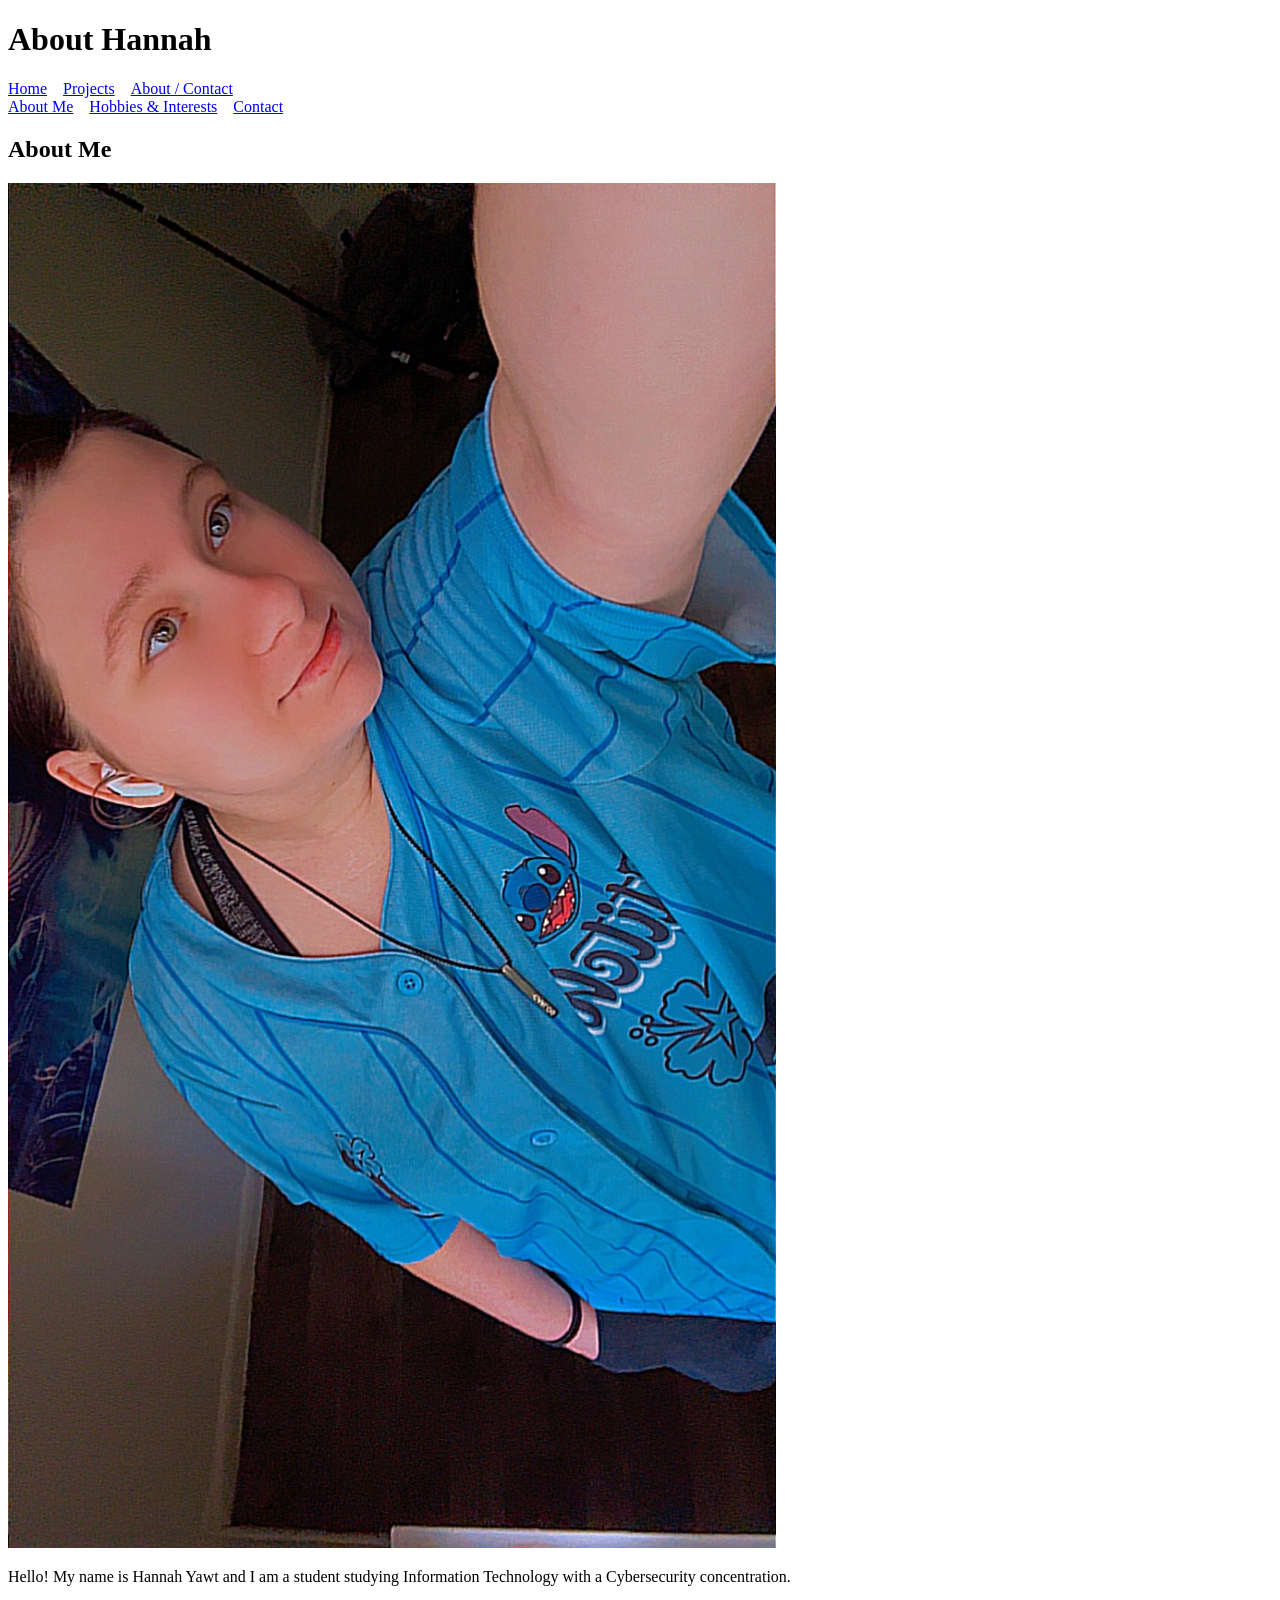
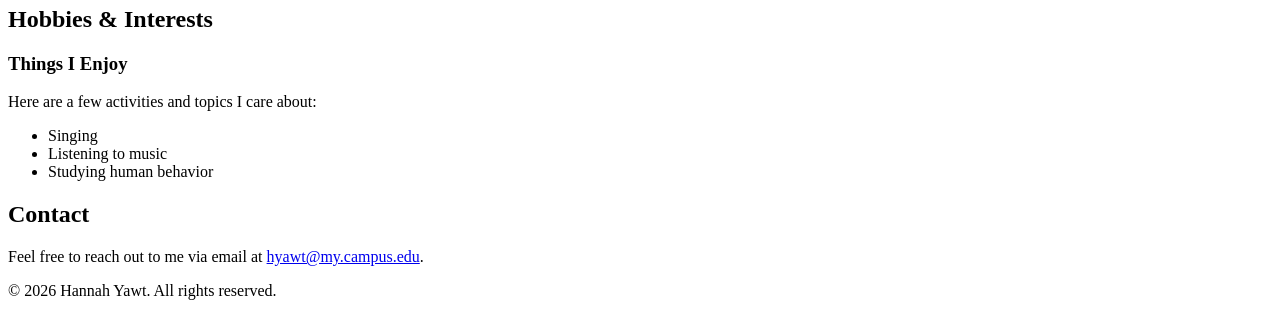
==== about.html @ 10d575e0 "Publish portfolio website" ====
<!DOCTYPE html>
<html lang="en">
<head>
  <meta charset="UTF-8">
  <meta name="viewport" content="width=device-width, initial-scale=1.0">
  <meta name="description" content="Learn about Hannah Yawt, her hobbies and interests, and how to get in touch.">
  <title>About & Contact | Hannah Yawt's Portfolio</title>
  <style>
    nav ul {
      display: flex;
      flex-wrap: wrap;
      gap: 1rem;
      list-style: none;
      margin: 0;
      padding: 0;
    }
  </style>
</head>
<body>

  <header>
    <h1>About Hannah</h1>
    <nav aria-label="Main navigation">
      <ul>
        <li><a href="index.html">Home</a></li>
        <li><a href="projects.html">Projects</a></li>
        <li><a href="about.html" aria-current="page">About / Contact</a></li>
      </ul>
    </nav>
    <nav aria-label="About page sections">
      <ul>
        <li><a href="#about">About Me</a></li>
        <li><a href="#hobbies">Hobbies &amp; Interests</a></li>
        <li><a href="#contact">Contact</a></li>
      </ul>
    </nav>
  </header>

  <main>
    <section id="about">
      <h2>About Me</h2>
      <img src="profile.pic.JPEG" alt="Hannah smiling in a blue shirt">
      <p>Hello! My name is Hannah Yawt and I am a student studying Information Technology with a Cybersecurity concentration.</p>
    </section>

    <section id="hobbies">
      <h2>Hobbies &amp; Interests</h2>
      <article>
        <h3>Things I Enjoy</h3>
        <p>Here are a few activities and topics I care about:</p>
        <ul>
          <li>Singing</li>
          <li>Listening to music</li>
          <li>Studying human behavior</li>
        </ul>
      </article>
    </section>

    <section id="contact">
      <h2>Contact</h2>
      <p>Feel free to reach out to me via email at <a href="mailto:hyawt@my.campus.edu">hyawt@my.campus.edu</a>.</p>
    </section>
  </main>

  <footer>
    <p>&copy; 2026 Hannah Yawt. All rights reserved.</p>
  </footer>

</body>
</html>
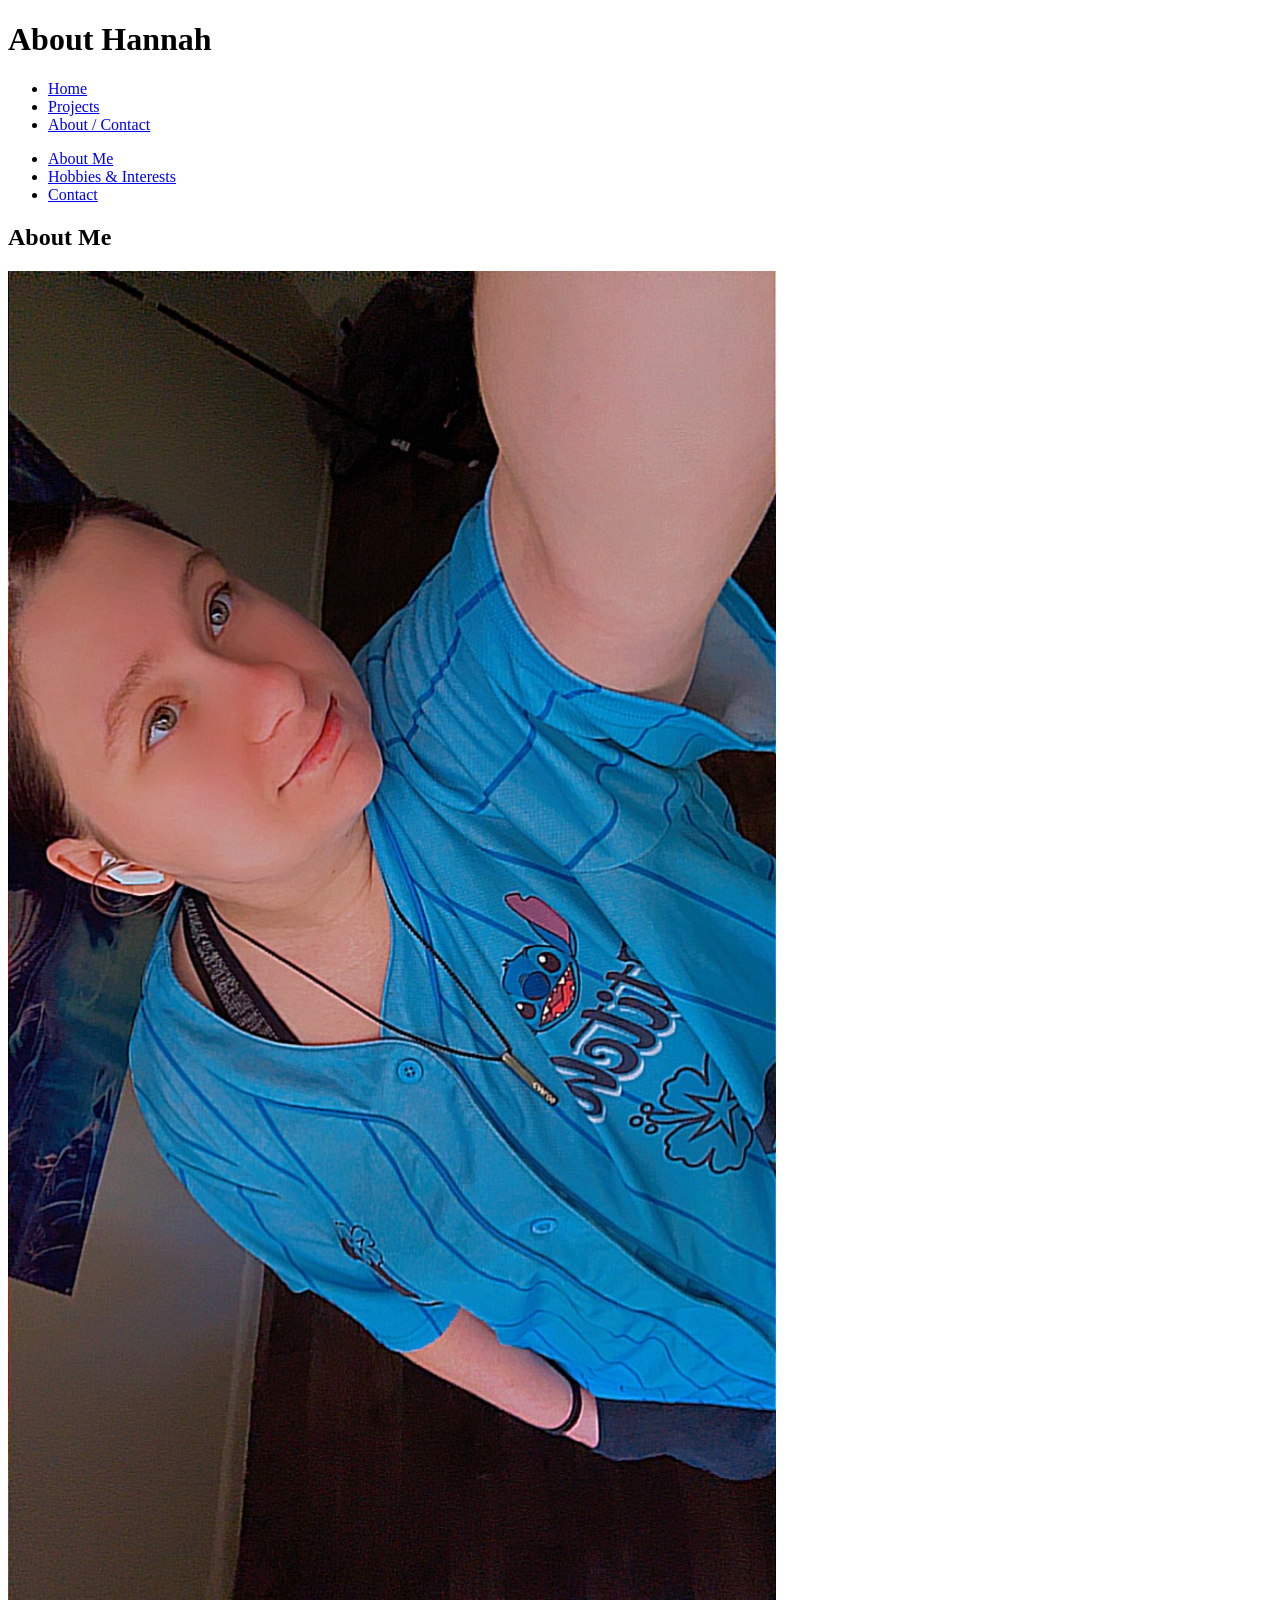
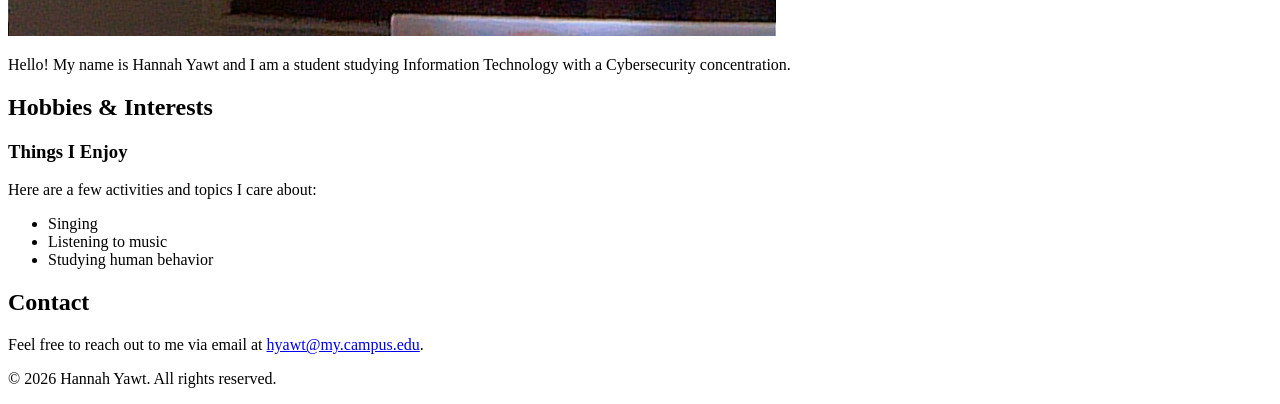
==== commit a4ceb89b: "Add portfolio wireframe and structure-only HTML" ====
--- a/about.html
+++ b/about.html
@@ -5,16 +5,6 @@
   <meta name="viewport" content="width=device-width, initial-scale=1.0">
   <meta name="description" content="Learn about Hannah Yawt, her hobbies and interests, and how to get in touch.">
   <title>About & Contact | Hannah Yawt's Portfolio</title>
-  <style>
-    nav ul {
-      display: flex;
-      flex-wrap: wrap;
-      gap: 1rem;
-      list-style: none;
-      margin: 0;
-      padding: 0;
-    }
-  </style>
 </head>
 <body>
 
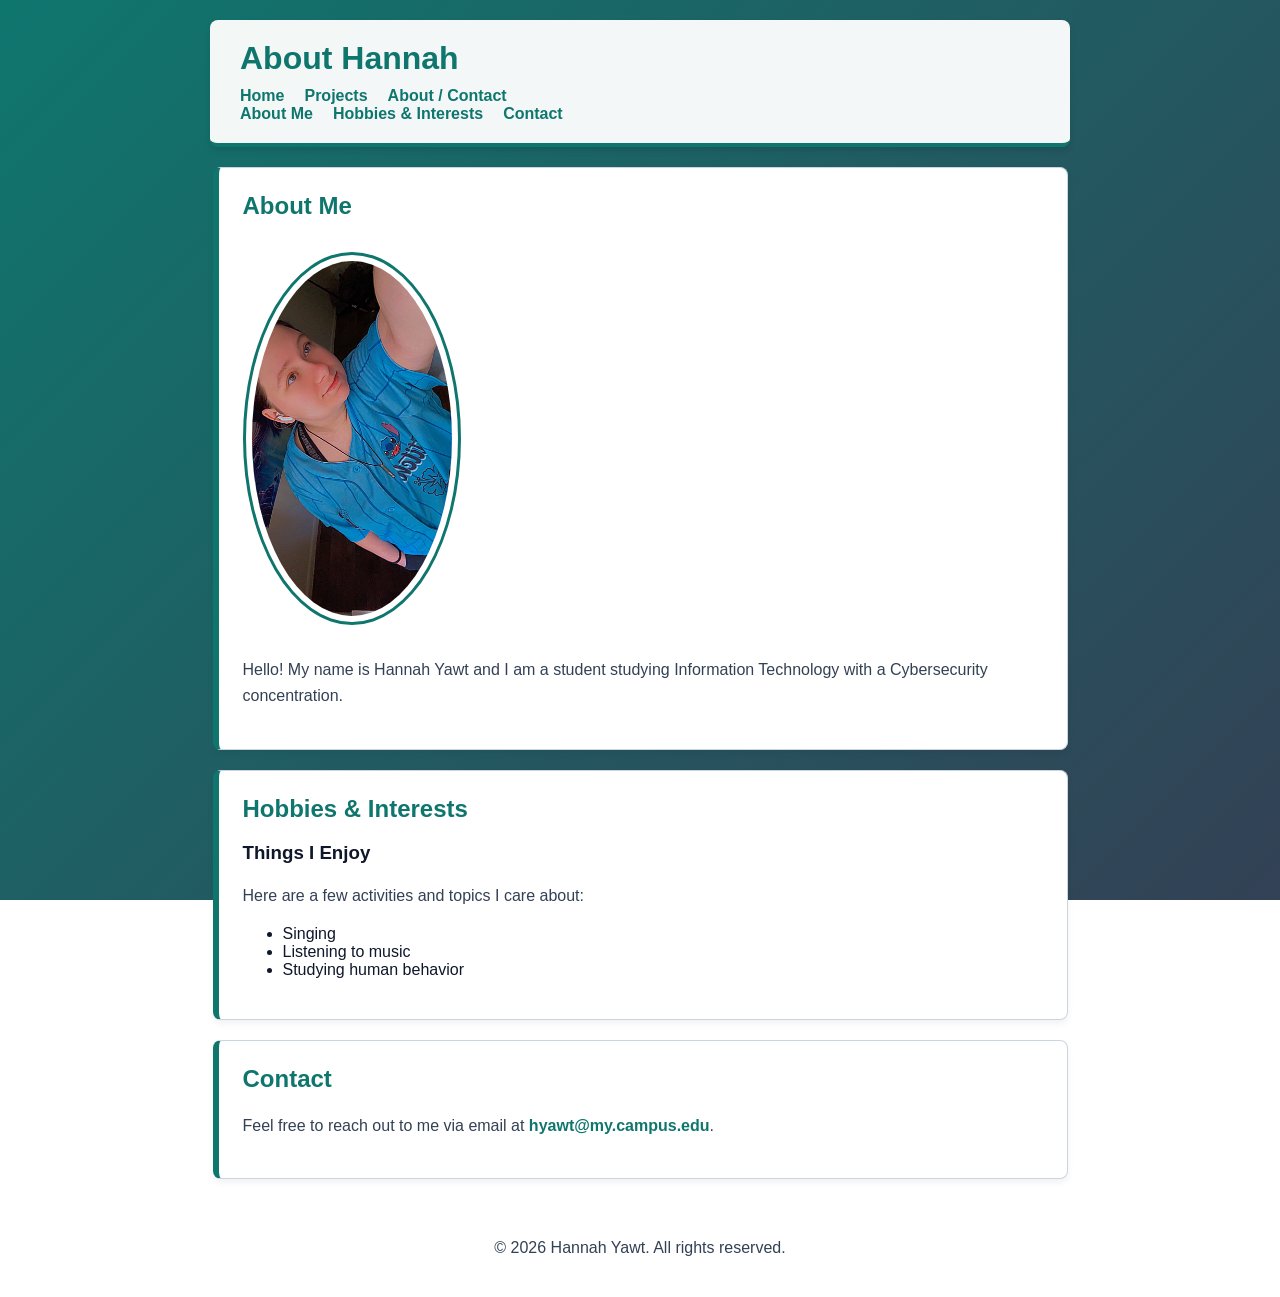
==== commit 1f101ba6: "Fix stylesheet links and align HTML structure with existing CSS styling." ====
--- a/about.html
+++ b/about.html
@@ -1,60 +1,59 @@
-<!DOCTYPE html>
-<html lang="en">
-<head>
-  <meta charset="UTF-8">
-  <meta name="viewport" content="width=device-width, initial-scale=1.0">
-  <meta name="description" content="Learn about Hannah Yawt, her hobbies and interests, and how to get in touch.">
-  <title>About & Contact | Hannah Yawt's Portfolio</title>
-</head>
-<body>
-
-  <header>
-    <h1>About Hannah</h1>
-    <nav aria-label="Main navigation">
-      <ul>
-        <li><a href="index.html">Home</a></li>
-        <li><a href="projects.html">Projects</a></li>
-        <li><a href="about.html" aria-current="page">About / Contact</a></li>
-      </ul>
-    </nav>
-    <nav aria-label="About page sections">
-      <ul>
-        <li><a href="#about">About Me</a></li>
-        <li><a href="#hobbies">Hobbies &amp; Interests</a></li>
-        <li><a href="#contact">Contact</a></li>
-      </ul>
-    </nav>
-  </header>
-
-  <main>
-    <section id="about">
-      <h2>About Me</h2>
-      <img src="profile.pic.JPEG" alt="Hannah smiling in a blue shirt">
-      <p>Hello! My name is Hannah Yawt and I am a student studying Information Technology with a Cybersecurity concentration.</p>
-    </section>
-
-    <section id="hobbies">
-      <h2>Hobbies &amp; Interests</h2>
-      <article>
-        <h3>Things I Enjoy</h3>
-        <p>Here are a few activities and topics I care about:</p>
-        <ul>
-          <li>Singing</li>
-          <li>Listening to music</li>
-          <li>Studying human behavior</li>
-        </ul>
-      </article>
-    </section>
-
-    <section id="contact">
-      <h2>Contact</h2>
-      <p>Feel free to reach out to me via email at <a href="mailto:hyawt@my.campus.edu">hyawt@my.campus.edu</a>.</p>
-    </section>
-  </main>
-
-  <footer>
-    <p>&copy; 2026 Hannah Yawt. All rights reserved.</p>
-  </footer>
-
-</body>
-</html>+<!DOCTYPE html>
+<html lang="en">
+<head>
+  <meta charset="UTF-8">
+  <meta name="viewport" content="width=device-width, initial-scale=1.0">
+  <meta name="description" content="Learn about Hannah Yawt, her hobbies and interests, and how to get in touch.">
+  <title>About & Contact | Hannah Yawt's Portfolio</title>
+  <link rel="stylesheet" href="style.css">
+</head>
+<body>
+  <header id="main-header">
+    <h1>About Hannah</h1>
+    <nav aria-label="Main navigation">
+      <ul>
+        <li><a href="index.html">Home</a></li>
+        <li><a href="projects.html">Projects</a></li>
+        <li><a href="about.html" aria-current="page">About / Contact</a></li>
+      </ul>
+    </nav>
+    <nav aria-label="About page sections">
+      <ul>
+        <li><a href="#about">About Me</a></li>
+        <li><a href="#hobbies">Hobbies &amp; Interests</a></li>
+        <li><a href="#contact">Contact</a></li>
+      </ul>
+    </nav>
+  </header>
+
+  <main>
+    <section id="about" class="card">
+      <h2>About Me</h2>
+      <img src="profile.pic.JPEG" alt="Hannah smiling in a blue shirt">
+      <p>Hello! My name is Hannah Yawt and I am a student studying Information Technology with a Cybersecurity concentration.</p>
+    </section>
+
+    <section id="hobbies" class="card">
+      <h2>Hobbies &amp; Interests</h2>
+      <article>
+        <h3>Things I Enjoy</h3>
+        <p>Here are a few activities and topics I care about:</p>
+        <ul>
+          <li>Singing</li>
+          <li>Listening to music</li>
+          <li>Studying human behavior</li>
+        </ul>
+      </article>
+    </section>
+
+    <section id="contact" class="card">
+      <h2>Contact</h2>
+      <p>Feel free to reach out to me via email at <a href="mailto:hyawt@my.campus.edu">hyawt@my.campus.edu</a>.</p>
+    </section>
+  </main>
+
+  <footer>
+    <p>&copy; 2026 Hannah Yawt. All rights reserved.</p>
+  </footer>
+</body>
+</html>
--- a/style.css
+++ b/style.css
@@ -0,0 +1,92 @@
+
+body {
+    font-family: 'Segoe UI', Tahoma, Geneva, Verdana, sans-serif;
+    color: #0f172a;
+    margin: 0;
+    padding: 0;
+    
+   
+    background: linear-gradient(135deg, #0f766e 0%, #334155 100%);
+    background-attachment: fixed; 
+    min-height: 100vh;
+}
+
+p {
+    line-height: 1.6;
+    color: #334155;
+}
+
+
+img {
+    max-width: 200px;
+    height: auto;
+    
+   
+    margin: 12px 0;
+    padding: 6px;
+    border: 3px solid #0f766e; /* Teal border */
+    
+    border-radius: 50%;
+}
+
+a {
+    color: #0f766e;
+    text-decoration: none;
+    font-weight: bold;
+}
+
+a:hover {
+    text-decoration: underline;
+}
+
+
+#main-header {
+    background-color: rgba(255, 255, 255, 0.95);
+    max-width: 800px;
+    
+   
+    margin: 20px auto;
+    padding: 20px 30px;
+    border-bottom: 4px solid #0f766e; 
+    
+    border-radius: 8px;
+    box-shadow: 0 4px 6px rgba(0, 0, 0, 0.1);
+}
+
+#main-header h1 {
+    margin: 0 0 10px 0;
+    color: #0f766e;
+}
+
+#main-header nav ul {
+    list-style-type: none;
+    padding: 0;
+    margin: 0;
+    display: flex;
+    gap: 20px;
+}
+
+
+.card {
+    background-color: #ffffff;
+    max-width: 800px;
+    
+    /* Box Model Adjustments */
+    margin: 20px auto;
+    padding: 24px;
+    border: 1px solid #cbd5e1;
+    border-left: 6px solid #0f766e; 
+    border-radius: 8px;
+    box-shadow: 0 4px 6px rgba(0, 0, 0, 0.05);
+}
+
+.card h2 {
+    margin-top: 0;
+    color: #0f766e;
+}
+
+footer {
+    text-align: center;
+    color: #f1f5f9;
+    padding: 20px;
+}
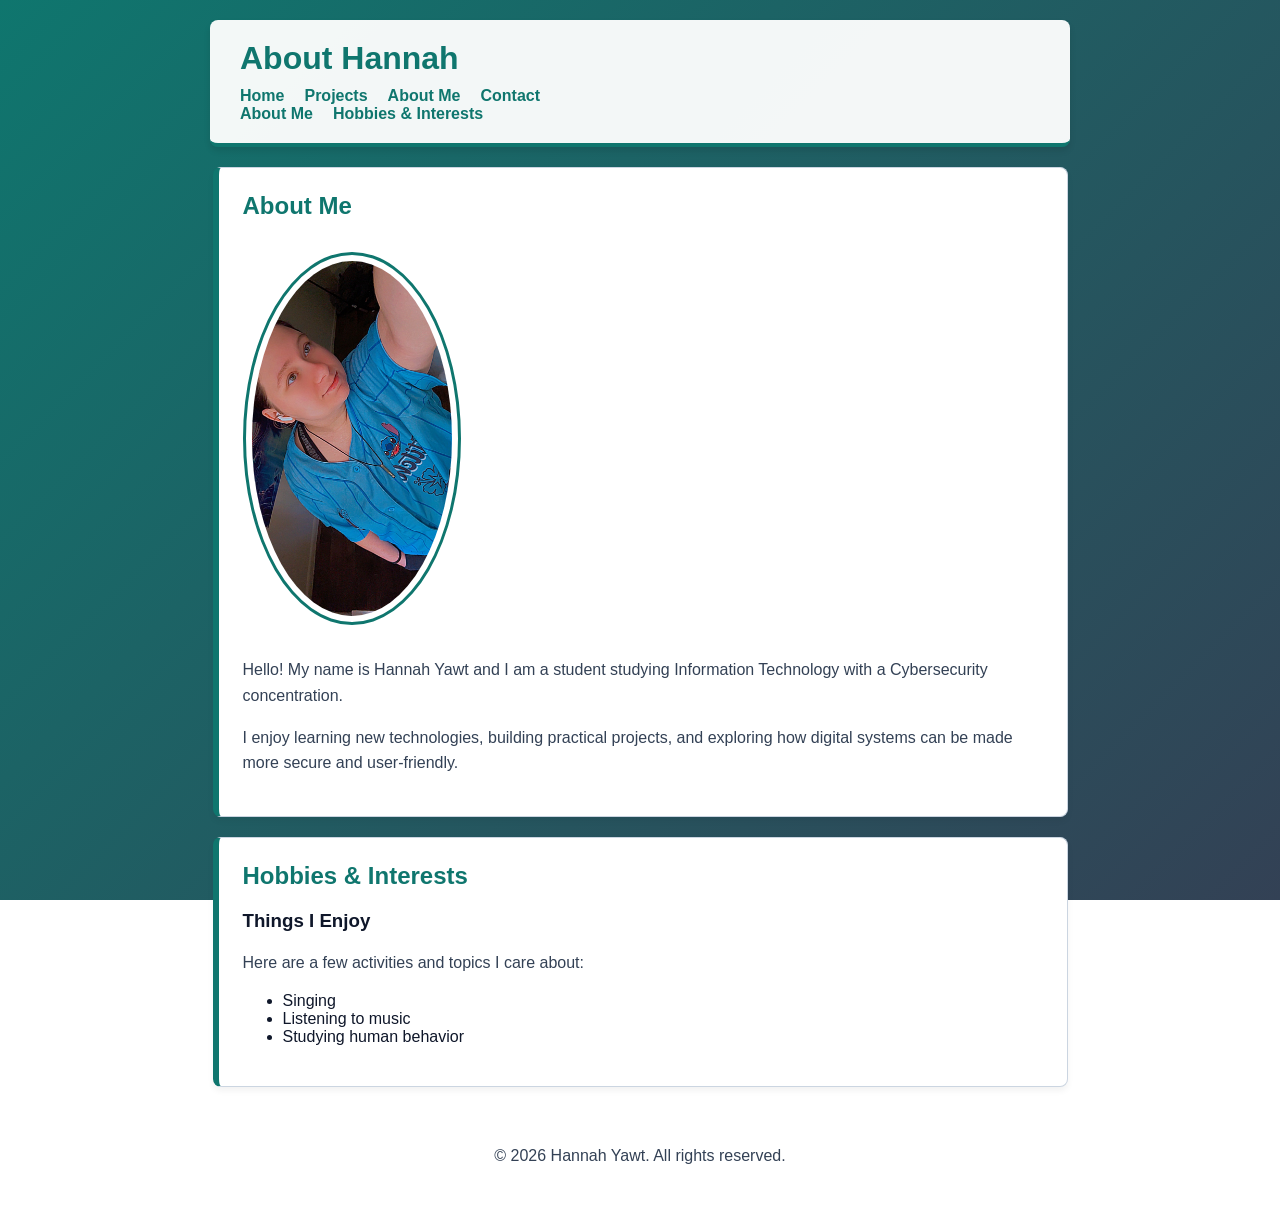
==== commit 9255e2d1: "Split About and Contact into separate portfolio pages and update navigation links." ====
--- a/about.html
+++ b/about.html
@@ -4,7 +4,7 @@
   <meta charset="UTF-8">
   <meta name="viewport" content="width=device-width, initial-scale=1.0">
   <meta name="description" content="Learn about Hannah Yawt, her hobbies and interests, and how to get in touch.">
-  <title>About & Contact | Hannah Yawt's Portfolio</title>
+  <title>About Me | Hannah Yawt's Portfolio</title>
   <link rel="stylesheet" href="style.css">
 </head>
 <body>
@@ -14,14 +14,14 @@
       <ul>
         <li><a href="index.html">Home</a></li>
         <li><a href="projects.html">Projects</a></li>
-        <li><a href="about.html" aria-current="page">About / Contact</a></li>
+        <li><a href="about.html" aria-current="page">About Me</a></li>
+        <li><a href="contact.html">Contact</a></li>
       </ul>
     </nav>
     <nav aria-label="About page sections">
       <ul>
         <li><a href="#about">About Me</a></li>
         <li><a href="#hobbies">Hobbies &amp; Interests</a></li>
-        <li><a href="#contact">Contact</a></li>
       </ul>
     </nav>
   </header>
@@ -31,6 +31,7 @@
       <h2>About Me</h2>
       <img src="profile.pic.JPEG" alt="Hannah smiling in a blue shirt">
       <p>Hello! My name is Hannah Yawt and I am a student studying Information Technology with a Cybersecurity concentration.</p>
+      <p>I enjoy learning new technologies, building practical projects, and exploring how digital systems can be made more secure and user-friendly.</p>
     </section>
 
     <section id="hobbies" class="card">
@@ -45,11 +46,6 @@
         </ul>
       </article>
     </section>
-
-    <section id="contact" class="card">
-      <h2>Contact</h2>
-      <p>Feel free to reach out to me via email at <a href="mailto:hyawt@my.campus.edu">hyawt@my.campus.edu</a>.</p>
-    </section>
   </main>
 
   <footer>
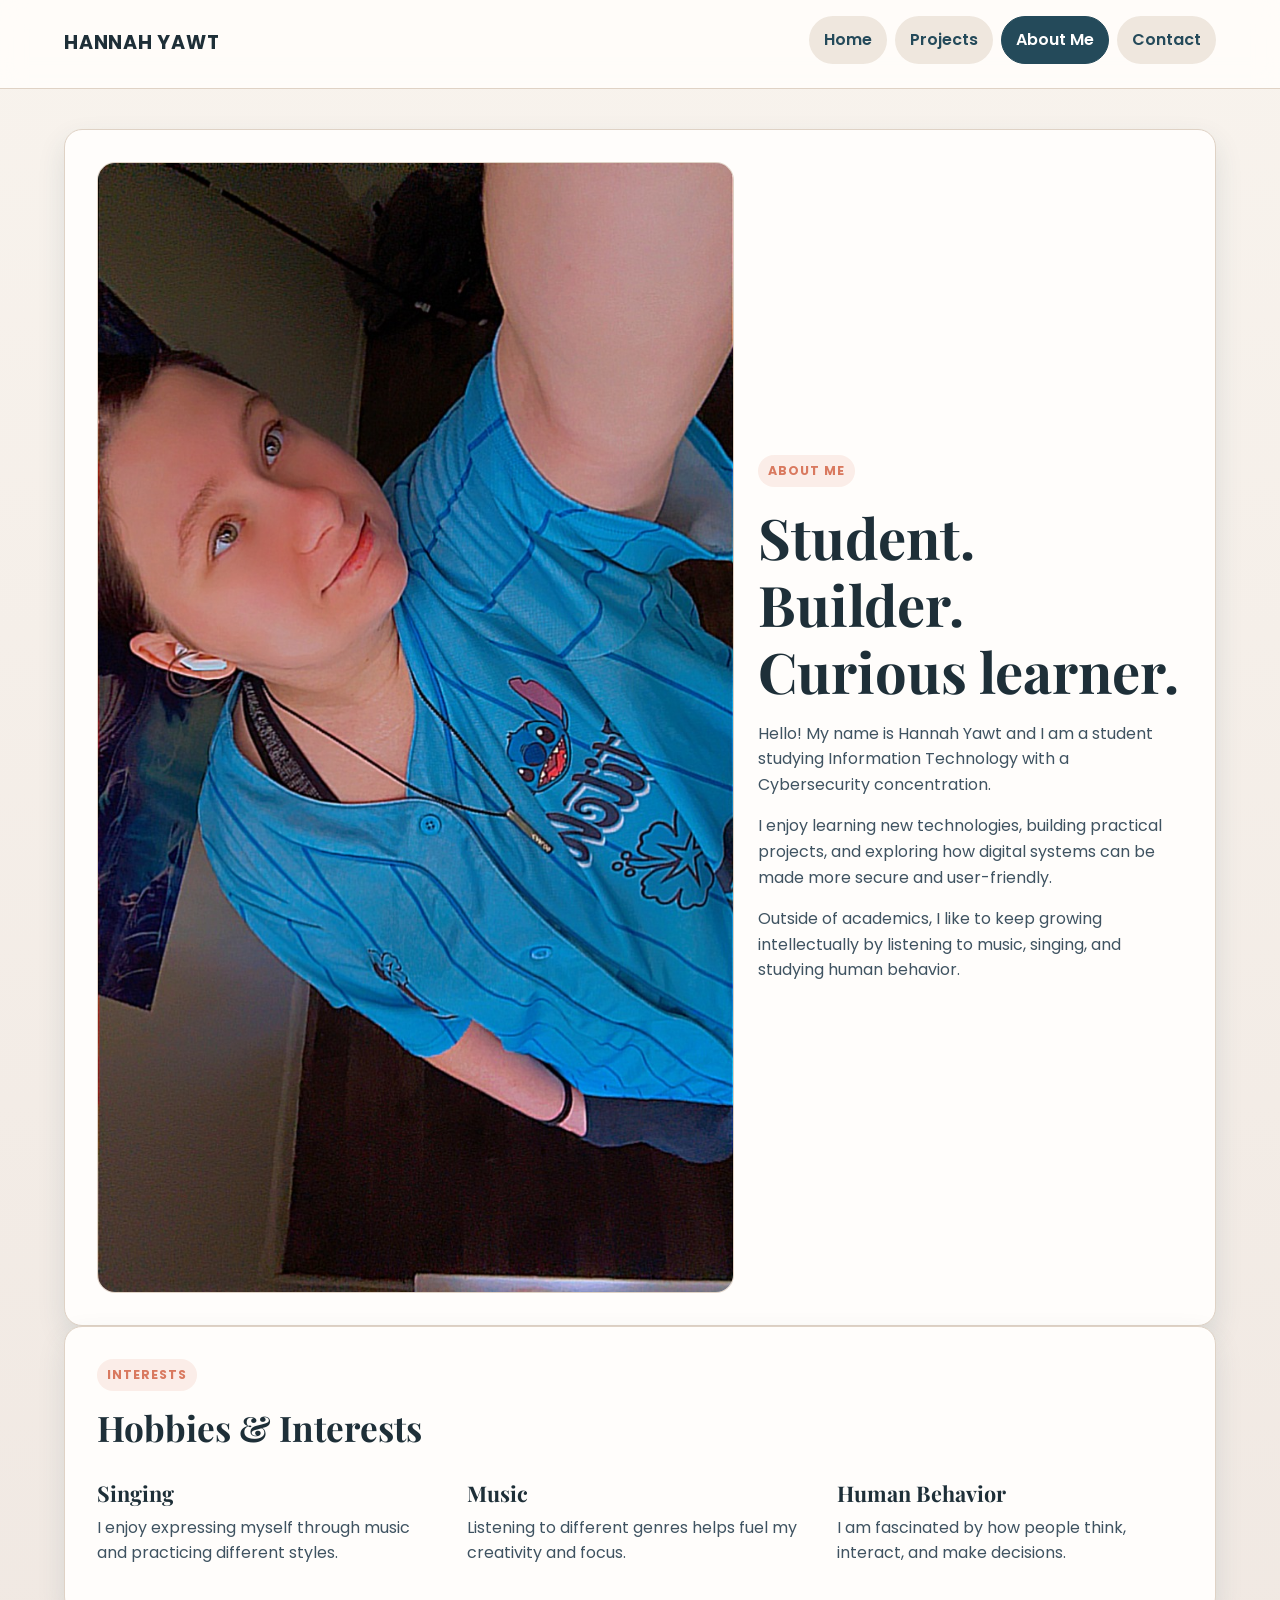
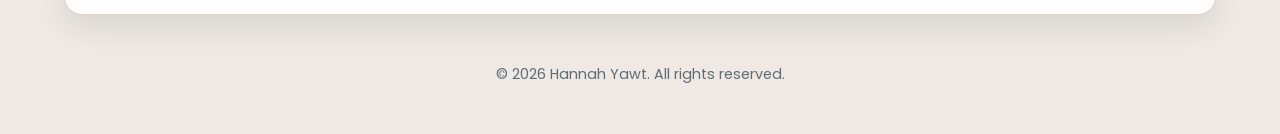
==== commit b50aaf3b: "Add responsive, polished styling to the portfolio site and improve the page layout across all pages." ====
--- a/about.html
+++ b/about.html
@@ -8,43 +8,52 @@
   <link rel="stylesheet" href="style.css">
 </head>
 <body>
-  <header id="main-header">
-    <h1>About Hannah</h1>
-    <nav aria-label="Main navigation">
-      <ul>
-        <li><a href="index.html">Home</a></li>
-        <li><a href="projects.html">Projects</a></li>
-        <li><a href="about.html" aria-current="page">About Me</a></li>
-        <li><a href="contact.html">Contact</a></li>
-      </ul>
-    </nav>
-    <nav aria-label="About page sections">
-      <ul>
-        <li><a href="#about">About Me</a></li>
-        <li><a href="#hobbies">Hobbies &amp; Interests</a></li>
-      </ul>
-    </nav>
+  <header class="site-header">
+    <div class="inner">
+      <a class="brand" href="index.html">Hannah Yawt</a>
+      <nav aria-label="Main navigation">
+        <ul class="nav-list">
+          <li><a href="index.html">Home</a></li>
+          <li><a href="projects.html">Projects</a></li>
+          <li><a href="about.html" aria-current="page">About Me</a></li>
+          <li><a href="contact.html">Contact</a></li>
+        </ul>
+      </nav>
+    </div>
   </header>
 
-  <main>
-    <section id="about" class="card">
-      <h2>About Me</h2>
-      <img src="profile.pic.JPEG" alt="Hannah smiling in a blue shirt">
-      <p>Hello! My name is Hannah Yawt and I am a student studying Information Technology with a Cybersecurity concentration.</p>
-      <p>I enjoy learning new technologies, building practical projects, and exploring how digital systems can be made more secure and user-friendly.</p>
+  <main class="page-shell">
+    <section id="about" class="card about-layout">
+      <div class="about-image-wrap">
+        <img src="profile.pic.JPEG" alt="Hannah smiling in a blue shirt">
+      </div>
+
+      <div class="about-copy">
+        <p class="eyebrow">About me</p>
+        <h1>Student. Builder. Curious learner.</h1>
+        <p>Hello! My name is Hannah Yawt and I am a student studying Information Technology with a Cybersecurity concentration.</p>
+        <p>I enjoy learning new technologies, building practical projects, and exploring how digital systems can be made more secure and user-friendly.</p>
+        <p>Outside of academics, I like to keep growing intellectually by listening to music, singing, and studying human behavior.</p>
+      </div>
     </section>
 
     <section id="hobbies" class="card">
+      <p class="eyebrow">Interests</p>
       <h2>Hobbies &amp; Interests</h2>
-      <article>
-        <h3>Things I Enjoy</h3>
-        <p>Here are a few activities and topics I care about:</p>
-        <ul>
-          <li>Singing</li>
-          <li>Listening to music</li>
-          <li>Studying human behavior</li>
-        </ul>
-      </article>
+      <div class="interest-grid">
+        <article class="interest-card">
+          <h3>Singing</h3>
+          <p>I enjoy expressing myself through music and practicing different styles.</p>
+        </article>
+        <article class="interest-card">
+          <h3>Music</h3>
+          <p>Listening to different genres helps fuel my creativity and focus.</p>
+        </article>
+        <article class="interest-card">
+          <h3>Human Behavior</h3>
+          <p>I am fascinated by how people think, interact, and make decisions.</p>
+        </article>
+      </div>
     </section>
   </main>
 
--- a/style.css
+++ b/style.css
@@ -1,92 +1,361 @@
+@import url('https://fonts.googleapis.com/css2?family=Playfair+Display:wght@600;700;800&family=Poppins:wght@400;500;600;700&display=swap');
+
+:root {
+  --page-bg: #f5efe8;
+  --surface: #fffdfb;
+  --surface-alt: #efe7de;
+  --primary: #244a5a;
+  --primary-soft: #4d7a8c;
+  --accent: #d9795f;
+  --accent-soft: #efb39e;
+  --highlight: #f4c56c;
+  --heading: #1e2f38;
+  --text: #3f5361;
+  --muted: #5d6d78;
+  --border: #dfd2c5;
+  --shadow: rgba(36, 74, 90, 0.12);
+  --space-1: 8px;
+  --space-2: 16px;
+  --space-3: 24px;
+  --space-4: 32px;
+  --space-5: 40px;
+  --space-6: 48px;
+  --radius: 18px;
+}
+
+* {
+  box-sizing: border-box;
+}
+
+html {
+  scroll-behavior: smooth;
+}
 
 body {
-    font-family: 'Segoe UI', Tahoma, Geneva, Verdana, sans-serif;
-    color: #0f172a;
-    margin: 0;
-    padding: 0;
-    
-   
-    background: linear-gradient(135deg, #0f766e 0%, #334155 100%);
-    background-attachment: fixed; 
-    min-height: 100vh;
+  margin: 0;
+  min-height: 100vh;
+  font-family: 'Poppins', Arial, sans-serif;
+  background: linear-gradient(180deg, #f8f3ed 0%, #f0e8e2 100%);
+  color: var(--text);
+  line-height: 1.6;
+}
+
+img {
+  max-width: 100%;
+  display: block;
 }
 
 p {
-    line-height: 1.6;
-    color: #334155;
-}
-
-
-img {
-    max-width: 200px;
-    height: auto;
-    
-   
-    margin: 12px 0;
-    padding: 6px;
-    border: 3px solid #0f766e; /* Teal border */
-    
-    border-radius: 50%;
+  margin: 0 0 var(--space-2);
+}
+
+ul {
+  margin: 0;
+  padding-left: 1.25rem;
+}
+
+li {
+  margin-bottom: var(--space-1);
 }
 
 a {
-    color: #0f766e;
-    text-decoration: none;
-    font-weight: bold;
-}
-
-a:hover {
-    text-decoration: underline;
-}
-
-
-#main-header {
-    background-color: rgba(255, 255, 255, 0.95);
-    max-width: 800px;
-    
-   
-    margin: 20px auto;
-    padding: 20px 30px;
-    border-bottom: 4px solid #0f766e; 
-    
-    border-radius: 8px;
-    box-shadow: 0 4px 6px rgba(0, 0, 0, 0.1);
-}
-
-#main-header h1 {
-    margin: 0 0 10px 0;
-    color: #0f766e;
-}
-
-#main-header nav ul {
-    list-style-type: none;
-    padding: 0;
-    margin: 0;
-    display: flex;
-    gap: 20px;
-}
-
+  color: var(--primary);
+  text-decoration: none;
+  font-weight: 600;
+}
+
+a:hover,
+a:focus-visible {
+  color: var(--accent);
+}
+
+h1,
+h2,
+h3 {
+  margin-top: 0;
+  font-family: 'Playfair Display', Georgia, serif;
+  color: var(--heading);
+  line-height: 1.2;
+}
+
+h1 {
+  font-size: clamp(2.1rem, 5vw, 3.5rem);
+  margin-bottom: var(--space-2);
+}
+
+h2 {
+  font-size: clamp(1.5rem, 3vw, 2.2rem);
+  margin-bottom: var(--space-2);
+}
+
+h3 {
+  font-size: 1.35rem;
+  margin-bottom: var(--space-1);
+}
+
+.site-header {
+  background: rgba(255, 253, 251, 0.88);
+  border-bottom: 1px solid var(--border);
+  backdrop-filter: blur(12px);
+  position: sticky;
+  top: 0;
+  z-index: 20;
+}
+
+.inner {
+  max-width: 1200px;
+  margin: 0 auto;
+  padding: var(--space-2) var(--space-3);
+  display: flex;
+  justify-content: space-between;
+  align-items: center;
+  gap: var(--space-2);
+}
+
+.brand {
+  font-size: 1.2rem;
+  font-weight: 700;
+  letter-spacing: 0.04em;
+  text-transform: uppercase;
+  color: var(--heading);
+}
+
+.nav-list {
+  list-style: none;
+  display: flex;
+  flex-wrap: wrap;
+  gap: var(--space-1);
+  padding: 0;
+  margin: 0;
+}
+
+.nav-list a {
+  display: inline-block;
+  padding: 10px 14px;
+  border-radius: 999px;
+  background: var(--surface-alt);
+  border: 1px solid transparent;
+  transition: all 0.2s ease;
+}
+
+.nav-list a:hover,
+.nav-list a[aria-current="page"] {
+  background: var(--primary);
+  color: #fff;
+  border-color: var(--primary);
+}
+
+.page-shell {
+  max-width: 1200px;
+  margin: 0 auto;
+  padding: var(--space-5) var(--space-3) var(--space-6);
+}
 
 .card {
-    background-color: #ffffff;
-    max-width: 800px;
-    
-    /* Box Model Adjustments */
-    margin: 20px auto;
-    padding: 24px;
-    border: 1px solid #cbd5e1;
-    border-left: 6px solid #0f766e; 
-    border-radius: 8px;
-    box-shadow: 0 4px 6px rgba(0, 0, 0, 0.05);
-}
-
-.card h2 {
-    margin-top: 0;
-    color: #0f766e;
+  background: var(--surface);
+  border: 1px solid var(--border);
+  border-radius: var(--radius);
+  box-shadow: 0 12px 28px var(--shadow);
+  padding: var(--space-4);
+}
+
+.hero {
+  display: grid;
+  gap: var(--space-4);
+  align-items: center;
+}
+
+.hero-copy {
+  max-width: 680px;
+}
+
+.eyebrow {
+  display: inline-block;
+  margin-bottom: var(--space-2);
+  padding: 6px 10px;
+  border-radius: 999px;
+  background: rgba(217, 121, 95, 0.12);
+  color: var(--accent);
+  font-size: 0.78rem;
+  letter-spacing: 0.08em;
+  text-transform: uppercase;
+  font-weight: 700;
+}
+
+.hero-actions {
+  display: flex;
+  flex-wrap: wrap;
+  gap: var(--space-2);
+  margin-top: var(--space-3);
+}
+
+.button {
+  display: inline-block;
+  padding: 12px 18px;
+  border-radius: 999px;
+  font-weight: 700;
+  transition: transform 0.2s ease, box-shadow 0.2s ease;
+}
+
+.button:hover {
+  transform: translateY(-1px);
+}
+
+.button.primary {
+  background: var(--primary);
+  color: #fff;
+  box-shadow: 0 10px 20px rgba(36, 74, 90, 0.18);
+}
+
+.button.secondary {
+  background: var(--surface-alt);
+  color: var(--heading);
+}
+
+.hero-panel {
+  background: linear-gradient(180deg, #f7efe8, #f1e6dd);
+  border: 1px solid var(--border);
+  border-radius: var(--radius);
+  padding: var(--space-3);
+}
+
+.hero-panel h2 {
+  margin-bottom: var(--space-2);
+}
+
+.feature-grid,
+.project-grid,
+.interest-grid {
+  display: grid;
+  gap: var(--space-3);
+  margin-top: var(--space-4);
+}
+
+.small-card {
+  min-height: 100%;
+}
+
+.small-card a {
+  display: inline-block;
+  margin-top: var(--space-1);
+}
+
+.about-layout {
+  display: grid;
+  gap: var(--space-3);
+  align-items: center;
+}
+
+.about-image-wrap {
+  background: linear-gradient(180deg, rgba(77, 122, 140, 0.1), rgba(217, 121, 95, 0.08));
+  border: 1px solid var(--border);
+  border-radius: var(--radius);
+  overflow: hidden;
+}
+
+.about-image-wrap img {
+  width: 100%;
+  height: 100%;
+  object-fit: cover;
+}
+
+.project-intro {
+  margin-bottom: var(--space-3);
+}
+
+.project-card {
+  display: flex;
+  flex-direction: column;
+  gap: var(--space-1);
+}
+
+.contact-layout {
+  display: grid;
+  gap: var(--space-4);
+  align-items: center;
+}
+
+.contact-card {
+  background: rgba(77, 122, 140, 0.06);
+  border: 1px solid var(--border);
+  border-radius: var(--radius);
+  padding: var(--space-3);
+}
+
+.contact-card ul {
+  list-style: none;
+  padding: 0;
 }
 
 footer {
+  text-align: center;
+  padding: 0 var(--space-3) var(--space-4);
+  color: var(--muted);
+  font-size: 0.9rem;
+}
+
+@media (min-width: 768px) {
+  .hero,
+  .about-layout,
+  .contact-layout {
+    grid-template-columns: 1.2fr 0.8fr;
+  }
+
+  .feature-grid {
+    grid-template-columns: repeat(3, minmax(0, 1fr));
+  }
+
+  .project-grid,
+  .interest-grid {
+    grid-template-columns: repeat(2, minmax(0, 1fr));
+  }
+}
+
+@media (min-width: 1200px) {
+  .project-grid,
+  .interest-grid {
+    grid-template-columns: repeat(3, minmax(0, 1fr));
+  }
+}
+
+@media (max-width: 767px) {
+  .inner {
+    flex-direction: column;
+    align-items: flex-start;
+  }
+
+  .nav-list {
+    width: 100%;
+    flex-direction: column;
+  }
+
+  .nav-list a {
+    width: 100%;
     text-align: center;
-    color: #f1f5f9;
-    padding: 20px;
-}
+  }
+
+  .page-shell {
+    padding-top: var(--space-4);
+  }
+
+  .card {
+    padding: var(--space-3);
+  }
+}
+
+@media (max-width: 480px) {
+  .page-shell {
+    padding-left: var(--space-2);
+    padding-right: var(--space-2);
+  }
+
+  .button,
+  .nav-list a {
+    width: 100%;
+    text-align: center;
+  }
+
+  .hero-actions {
+    flex-direction: column;
+  }
+}
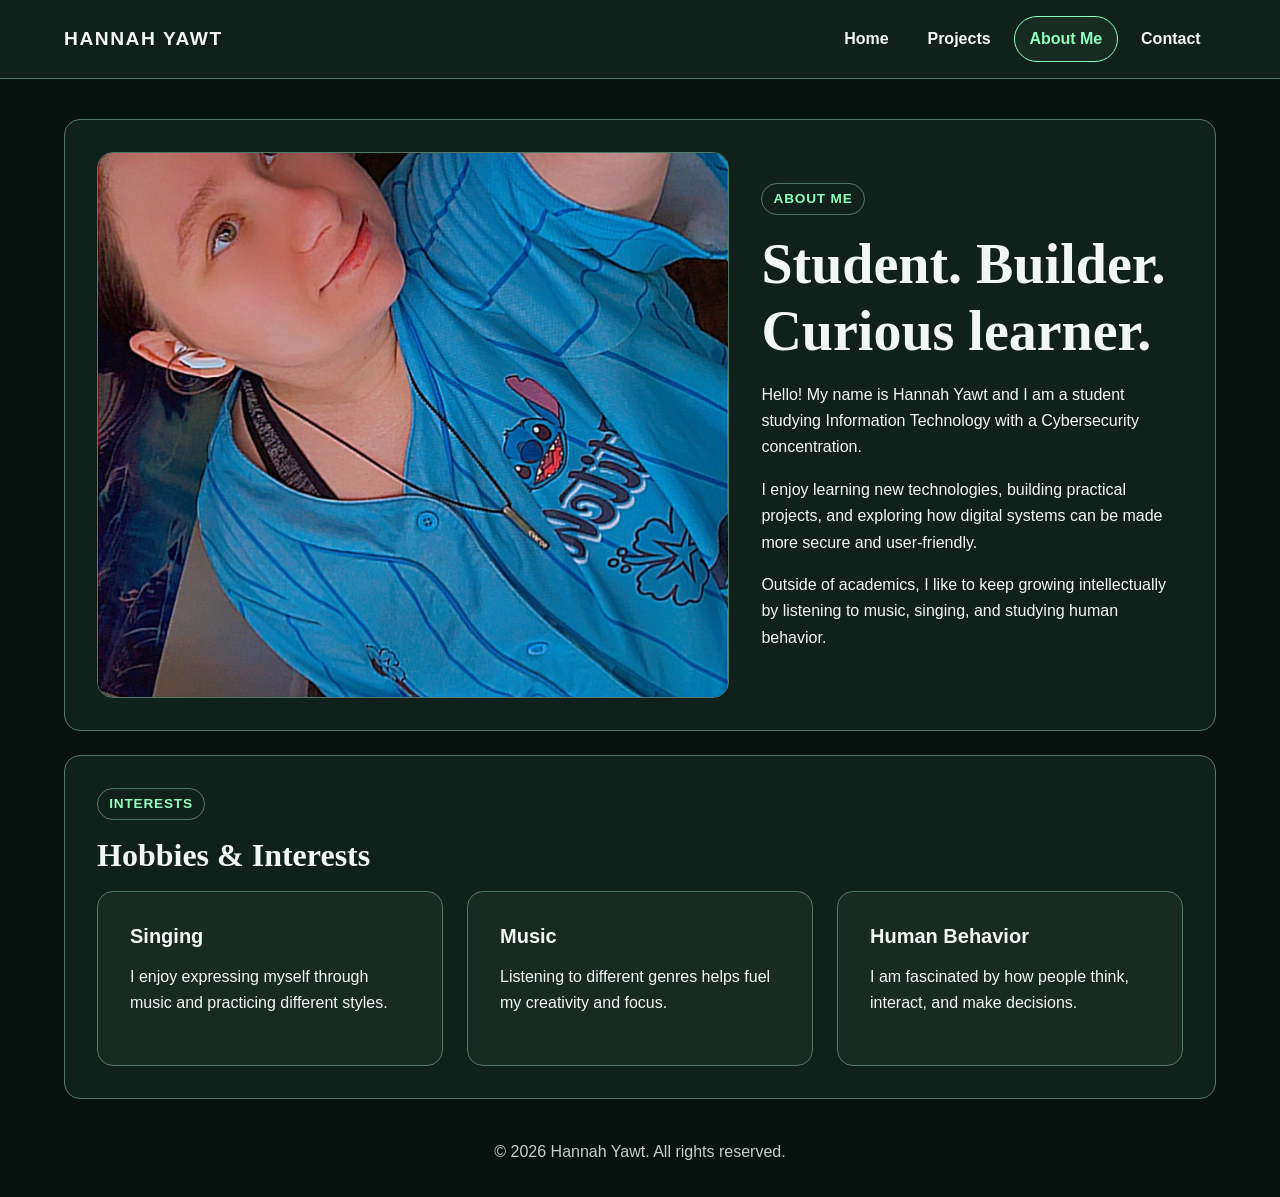
==== commit 9034ed21: "Improve portfolio accessibility, visual consistency, and contact form" ====
--- a/about.html
+++ b/about.html
@@ -8,6 +8,7 @@
   <link rel="stylesheet" href="style.css">
 </head>
 <body>
+  <a class="skip-link" href="#main-content">Skip to main content</a>
   <header class="site-header">
     <div class="inner">
       <a class="brand" href="index.html">Hannah Yawt</a>
@@ -21,44 +22,38 @@
       </nav>
     </div>
   </header>
-
-  <main class="page-shell">
-    <section id="about" class="card about-layout">
+  <main id="main-content" class="page-shell">
+    <section id="about" class="card about-layout" aria-labelledby="page-title">
       <div class="about-image-wrap">
         <img src="profile.pic.JPEG" alt="Hannah smiling in a blue shirt">
       </div>
-
       <div class="about-copy">
         <p class="eyebrow">About me</p>
-        <h1>Student. Builder. Curious learner.</h1>
+        <h1 id="page-title">Student. Builder. Curious learner.</h1>
         <p>Hello! My name is Hannah Yawt and I am a student studying Information Technology with a Cybersecurity concentration.</p>
         <p>I enjoy learning new technologies, building practical projects, and exploring how digital systems can be made more secure and user-friendly.</p>
         <p>Outside of academics, I like to keep growing intellectually by listening to music, singing, and studying human behavior.</p>
       </div>
     </section>
-
-    <section id="hobbies" class="card">
+    <section id="hobbies" class="card interests-section" aria-labelledby="interests-title">
       <p class="eyebrow">Interests</p>
-      <h2>Hobbies &amp; Interests</h2>
+      <h2 id="interests-title">Hobbies &amp; Interests</h2>
       <div class="interest-grid">
-        <article class="interest-card">
+        <article class="card interest-card">
           <h3>Singing</h3>
           <p>I enjoy expressing myself through music and practicing different styles.</p>
         </article>
-        <article class="interest-card">
+        <article class="card interest-card">
           <h3>Music</h3>
           <p>Listening to different genres helps fuel my creativity and focus.</p>
         </article>
-        <article class="interest-card">
+        <article class="card interest-card">
           <h3>Human Behavior</h3>
           <p>I am fascinated by how people think, interact, and make decisions.</p>
         </article>
       </div>
     </section>
   </main>
-
-  <footer>
-    <p>&copy; 2026 Hannah Yawt. All rights reserved.</p>
-  </footer>
+  <footer><p>&copy; 2026 Hannah Yawt. All rights reserved.</p></footer>
 </body>
 </html>
--- a/style.css
+++ b/style.css
@@ -1,107 +1,62 @@
-@import url('https://fonts.googleapis.com/css2?family=Playfair+Display:wght@600;700;800&family=Poppins:wght@400;500;600;700&display=swap');
-
 :root {
-  --page-bg: #f5efe8;
-  --surface: #fffdfb;
-  --surface-alt: #efe7de;
-  --primary: #244a5a;
-  --primary-soft: #4d7a8c;
-  --accent: #d9795f;
-  --accent-soft: #efb39e;
-  --highlight: #f4c56c;
-  --heading: #1e2f38;
-  --text: #3f5361;
-  --muted: #5d6d78;
-  --border: #dfd2c5;
-  --shadow: rgba(36, 74, 90, 0.12);
-  --space-1: 8px;
-  --space-2: 16px;
-  --space-3: 24px;
-  --space-4: 32px;
-  --space-5: 40px;
-  --space-6: 48px;
-  --radius: 18px;
+  color-scheme: dark;
+  --page-bg: #07120f;
+  --surface: #10211b;
+  --surface-raised: #172b23;
+  --text: #f2f7f4;
+  --muted: #c3d0c8;
+  --mint: #8fffc0;
+  --mint-hover: #b0ffd2;
+  --border: #527965;
+  --danger: #ffb4ab;
+  --space-1: 0.5rem;
+  --space-2: 1rem;
+  --space-3: 1.5rem;
+  --space-4: 2rem;
+  --space-5: 2.5rem;
+  --radius: 1rem;
 }
 
-* {
-  box-sizing: border-box;
-}
-
-html {
-  scroll-behavior: smooth;
-}
-
+* { box-sizing: border-box; }
+html { scroll-behavior: smooth; }
 body {
   margin: 0;
   min-height: 100vh;
-  font-family: 'Poppins', Arial, sans-serif;
-  background: linear-gradient(180deg, #f8f3ed 0%, #f0e8e2 100%);
   color: var(--text);
-  line-height: 1.6;
+  background: var(--page-bg);
+  font-family: Arial, Helvetica, sans-serif;
+  font-size: 1rem;
+  line-height: 1.65;
 }
+img { display: block; max-width: 100%; }
+p { margin: 0 0 var(--space-2); }
+a { color: var(--mint); font-weight: 700; text-decoration-thickness: 0.12em; text-underline-offset: 0.2em; }
+a:hover { color: var(--mint-hover); }
+a:focus-visible, button:focus-visible, input:focus-visible, textarea:focus-visible {
+  outline: 3px solid var(--mint-hover);
+  outline-offset: 3px;
+}
+h1, h2, h3 { margin: 0 0 var(--space-2); line-height: 1.2; }
+h1, h2 { font-family: Georgia, 'Times New Roman', serif; }
+h1 { font-size: clamp(2.2rem, 5vw, 3.5rem); }
+h2 { font-size: clamp(1.5rem, 3vw, 2rem); }
+h3 { font-size: 1.25rem; }
+ul { margin: 0; padding-left: 1.3rem; }
+li { margin-bottom: var(--space-1); }
 
-img {
-  max-width: 100%;
-  display: block;
+.skip-link {
+  position: absolute;
+  z-index: 100;
+  top: var(--space-2);
+  left: var(--space-2);
+  padding: 0.7rem 1rem;
+  transform: translateY(-200%);
+  background: var(--mint);
+  color: #07120f;
+  border-radius: 0.4rem;
 }
-
-p {
-  margin: 0 0 var(--space-2);
-}
-
-ul {
-  margin: 0;
-  padding-left: 1.25rem;
-}
-
-li {
-  margin-bottom: var(--space-1);
-}
-
-a {
-  color: var(--primary);
-  text-decoration: none;
-  font-weight: 600;
-}
-
-a:hover,
-a:focus-visible {
-  color: var(--accent);
-}
-
-h1,
-h2,
-h3 {
-  margin-top: 0;
-  font-family: 'Playfair Display', Georgia, serif;
-  color: var(--heading);
-  line-height: 1.2;
-}
-
-h1 {
-  font-size: clamp(2.1rem, 5vw, 3.5rem);
-  margin-bottom: var(--space-2);
-}
-
-h2 {
-  font-size: clamp(1.5rem, 3vw, 2.2rem);
-  margin-bottom: var(--space-2);
-}
-
-h3 {
-  font-size: 1.35rem;
-  margin-bottom: var(--space-1);
-}
-
-.site-header {
-  background: rgba(255, 253, 251, 0.88);
-  border-bottom: 1px solid var(--border);
-  backdrop-filter: blur(12px);
-  position: sticky;
-  top: 0;
-  z-index: 20;
-}
-
+.skip-link:focus { transform: translateY(0); color: #07120f; }
+.site-header { background: var(--surface); border-bottom: 1px solid var(--border); }
 .inner {
   max-width: 1200px;
   margin: 0 auto;
@@ -111,251 +66,108 @@
   align-items: center;
   gap: var(--space-2);
 }
-
-.brand {
-  font-size: 1.2rem;
-  font-weight: 700;
-  letter-spacing: 0.04em;
-  text-transform: uppercase;
-  color: var(--heading);
-}
-
-.nav-list {
-  list-style: none;
-  display: flex;
-  flex-wrap: wrap;
-  gap: var(--space-1);
-  padding: 0;
-  margin: 0;
-}
-
+.brand { color: var(--text); font-size: 1.2rem; font-weight: 800; letter-spacing: 0.08em; text-decoration: none; text-transform: uppercase; }
+.nav-list { display: flex; flex-wrap: wrap; gap: var(--space-1); margin: 0; padding: 0; list-style: none; }
+.nav-list li { margin: 0; }
 .nav-list a {
   display: inline-block;
-  padding: 10px 14px;
+  padding: 0.55rem 0.9rem;
+  border: 1px solid transparent;
   border-radius: 999px;
-  background: var(--surface-alt);
-  border: 1px solid transparent;
-  transition: all 0.2s ease;
+  color: var(--text);
+  text-decoration: none;
 }
-
-.nav-list a:hover,
-.nav-list a[aria-current="page"] {
-  background: var(--primary);
-  color: #fff;
-  border-color: var(--primary);
-}
-
-.page-shell {
-  max-width: 1200px;
-  margin: 0 auto;
-  padding: var(--space-5) var(--space-3) var(--space-6);
-}
-
-.card {
-  background: var(--surface);
-  border: 1px solid var(--border);
-  border-radius: var(--radius);
-  box-shadow: 0 12px 28px var(--shadow);
-  padding: var(--space-4);
-}
-
-.hero {
-  display: grid;
-  gap: var(--space-4);
-  align-items: center;
-}
-
-.hero-copy {
-  max-width: 680px;
-}
-
+.nav-list a:hover, .nav-list a[aria-current="page"] { border-color: var(--mint); background: var(--surface-raised); color: var(--mint); }
+.page-shell { position: relative; max-width: 1200px; margin: 0 auto; padding: var(--space-5) var(--space-3) var(--space-5); }
+.card { padding: var(--space-4); background: var(--surface); border: 1px solid var(--border); border-radius: var(--radius); }
+.hero { display: grid; align-items: center; gap: var(--space-4); }
+.hero-copy { max-width: 44rem; }
 .eyebrow {
   display: inline-block;
-  margin-bottom: var(--space-2);
-  padding: 6px 10px;
+  margin: 0 0 var(--space-2);
+  padding: 0.25rem 0.7rem;
+  border: 1px solid var(--border);
   border-radius: 999px;
-  background: rgba(217, 121, 95, 0.12);
-  color: var(--accent);
-  font-size: 0.78rem;
-  letter-spacing: 0.08em;
+  color: var(--mint);
+  font-size: 0.85rem;
+  font-weight: 700;
+  letter-spacing: 0.06em;
   text-transform: uppercase;
-  font-weight: 700;
 }
-
-.hero-actions {
-  display: flex;
-  flex-wrap: wrap;
-  gap: var(--space-2);
-  margin-top: var(--space-3);
-}
-
+.hero-actions { display: flex; flex-wrap: wrap; gap: var(--space-2); margin-top: var(--space-3); }
 .button {
   display: inline-block;
-  padding: 12px 18px;
+  padding: 0.7rem 1.1rem;
+  border: 2px solid var(--mint);
   border-radius: 999px;
+  font: inherit;
   font-weight: 700;
-  transition: transform 0.2s ease, box-shadow 0.2s ease;
+  text-align: center;
+  text-decoration: none;
+  cursor: pointer;
 }
-
-.button:hover {
-  transform: translateY(-1px);
+.button.primary { background: var(--mint); color: #07120f; }
+.button.primary:hover { background: var(--mint-hover); border-color: var(--mint-hover); color: #07120f; }
+.button.secondary { background: transparent; color: var(--text); }
+.button.secondary:hover { background: var(--surface-raised); color: var(--mint); }
+.hero-panel, .contact-card { padding: var(--space-3); background: var(--surface-raised); border: 1px solid var(--border); border-radius: var(--radius); }
+.feature-grid, .project-grid, .interest-grid { display: grid; gap: var(--space-3); margin-top: var(--space-3); }
+.small-card { min-height: 100%; }
+.small-card a { display: inline-block; margin-top: var(--space-1); }
+.project-intro { margin-bottom: var(--space-3); }
+.project-card { display: flex; flex-direction: column; align-items: flex-start; gap: var(--space-1); }
+.project-card p { margin-bottom: 0; }
+.about-layout, .contact-layout { display: grid; align-items: center; gap: var(--space-4); }
+.about-image-wrap { overflow: hidden; border: 1px solid var(--border); border-radius: var(--radius); background: var(--surface-raised); }
+.about-image-wrap img { width: 100%; height: 100%; max-height: 34rem; object-fit: cover; }
+.interests-section { margin-top: var(--space-3); }
+.interest-grid { margin-top: var(--space-2); }
+.interest-card { background: var(--surface-raised); }
+.contact-card { margin-top: var(--space-3); }
+.contact-card ul { padding: 0; list-style: none; }
+.contact-card li { margin-bottom: var(--space-1); }
+.form-card { background: var(--surface-raised); }
+.form-field { margin: var(--space-3) 0; }
+.form-field label { display: block; margin-bottom: 0.4rem; font-weight: 700; }
+.form-field label span { color: var(--muted); font-size: 0.9rem; font-weight: 400; }
+input, textarea {
+  width: 100%;
+  padding: 0.75rem;
+  border: 2px solid var(--border);
+  border-radius: 0.45rem;
+  background: var(--page-bg);
+  color: var(--text);
+  font: inherit;
 }
-
-.button.primary {
-  background: var(--primary);
-  color: #fff;
-  box-shadow: 0 10px 20px rgba(36, 74, 90, 0.18);
-}
-
-.button.secondary {
-  background: var(--surface-alt);
-  color: var(--heading);
-}
-
-.hero-panel {
-  background: linear-gradient(180deg, #f7efe8, #f1e6dd);
-  border: 1px solid var(--border);
-  border-radius: var(--radius);
-  padding: var(--space-3);
-}
-
-.hero-panel h2 {
-  margin-bottom: var(--space-2);
-}
-
-.feature-grid,
-.project-grid,
-.interest-grid {
-  display: grid;
-  gap: var(--space-3);
-  margin-top: var(--space-4);
-}
-
-.small-card {
-  min-height: 100%;
-}
-
-.small-card a {
-  display: inline-block;
-  margin-top: var(--space-1);
-}
-
-.about-layout {
-  display: grid;
-  gap: var(--space-3);
-  align-items: center;
-}
-
-.about-image-wrap {
-  background: linear-gradient(180deg, rgba(77, 122, 140, 0.1), rgba(217, 121, 95, 0.08));
-  border: 1px solid var(--border);
-  border-radius: var(--radius);
-  overflow: hidden;
-}
-
-.about-image-wrap img {
-  width: 100%;
-  height: 100%;
-  object-fit: cover;
-}
-
-.project-intro {
-  margin-bottom: var(--space-3);
-}
-
-.project-card {
-  display: flex;
-  flex-direction: column;
-  gap: var(--space-1);
-}
-
-.contact-layout {
-  display: grid;
-  gap: var(--space-4);
-  align-items: center;
-}
-
-.contact-card {
-  background: rgba(77, 122, 140, 0.06);
-  border: 1px solid var(--border);
-  border-radius: var(--radius);
-  padding: var(--space-3);
-}
-
-.contact-card ul {
-  list-style: none;
-  padding: 0;
-}
-
-footer {
-  text-align: center;
-  padding: 0 var(--space-3) var(--space-4);
-  color: var(--muted);
-  font-size: 0.9rem;
-}
+textarea { resize: vertical; }
+input[aria-invalid="true"], textarea[aria-invalid="true"] { border-color: var(--danger); }
+.field-error { margin: 0.35rem 0 0; color: var(--danger); font-weight: 700; }
+.form-status { min-height: 1.6em; margin: var(--space-2) 0 0; color: var(--text); }
+footer { padding: 0 var(--space-3) var(--space-4); color: var(--muted); text-align: center; }
+footer p { margin: 0; }
 
 @media (min-width: 768px) {
-  .hero,
-  .about-layout,
-  .contact-layout {
-    grid-template-columns: 1.2fr 0.8fr;
-  }
-
-  .feature-grid {
-    grid-template-columns: repeat(3, minmax(0, 1fr));
-  }
-
-  .project-grid,
-  .interest-grid {
-    grid-template-columns: repeat(2, minmax(0, 1fr));
-  }
+  .hero, .about-layout, .contact-layout { grid-template-columns: 1.2fr 0.8fr; }
+  .feature-grid { grid-template-columns: repeat(3, minmax(0, 1fr)); }
+  .project-grid, .interest-grid { grid-template-columns: repeat(2, minmax(0, 1fr)); }
 }
-
-@media (min-width: 1200px) {
-  .project-grid,
-  .interest-grid {
-    grid-template-columns: repeat(3, minmax(0, 1fr));
-  }
+@media (min-width: 1100px) {
+  .project-grid, .interest-grid { grid-template-columns: repeat(3, minmax(0, 1fr)); }
 }
-
 @media (max-width: 767px) {
-  .inner {
-    flex-direction: column;
-    align-items: flex-start;
-  }
-
-  .nav-list {
-    width: 100%;
-    flex-direction: column;
-  }
-
-  .nav-list a {
-    width: 100%;
-    text-align: center;
-  }
-
-  .page-shell {
-    padding-top: var(--space-4);
-  }
-
-  .card {
-    padding: var(--space-3);
-  }
+  .inner { align-items: flex-start; flex-direction: column; }
+  .nav-list { width: 100%; }
+  .nav-list a { padding: 0.5rem 0.65rem; }
+  .page-shell { padding-top: var(--space-4); }
+  .card { padding: var(--space-3); }
 }
-
 @media (max-width: 480px) {
-  .page-shell {
-    padding-left: var(--space-2);
-    padding-right: var(--space-2);
-  }
-
-  .button,
-  .nav-list a {
-    width: 100%;
-    text-align: center;
-  }
-
-  .hero-actions {
-    flex-direction: column;
-  }
+  .page-shell { padding-right: var(--space-2); padding-left: var(--space-2); }
+  .nav-list { flex-direction: column; }
+  .nav-list a { width: 100%; }
+  .hero-actions { flex-direction: column; }
+  .button { width: 100%; }
 }
+@media (prefers-reduced-motion: reduce) {
+  *, *::before, *::after { scroll-behavior: auto !important; }
+}
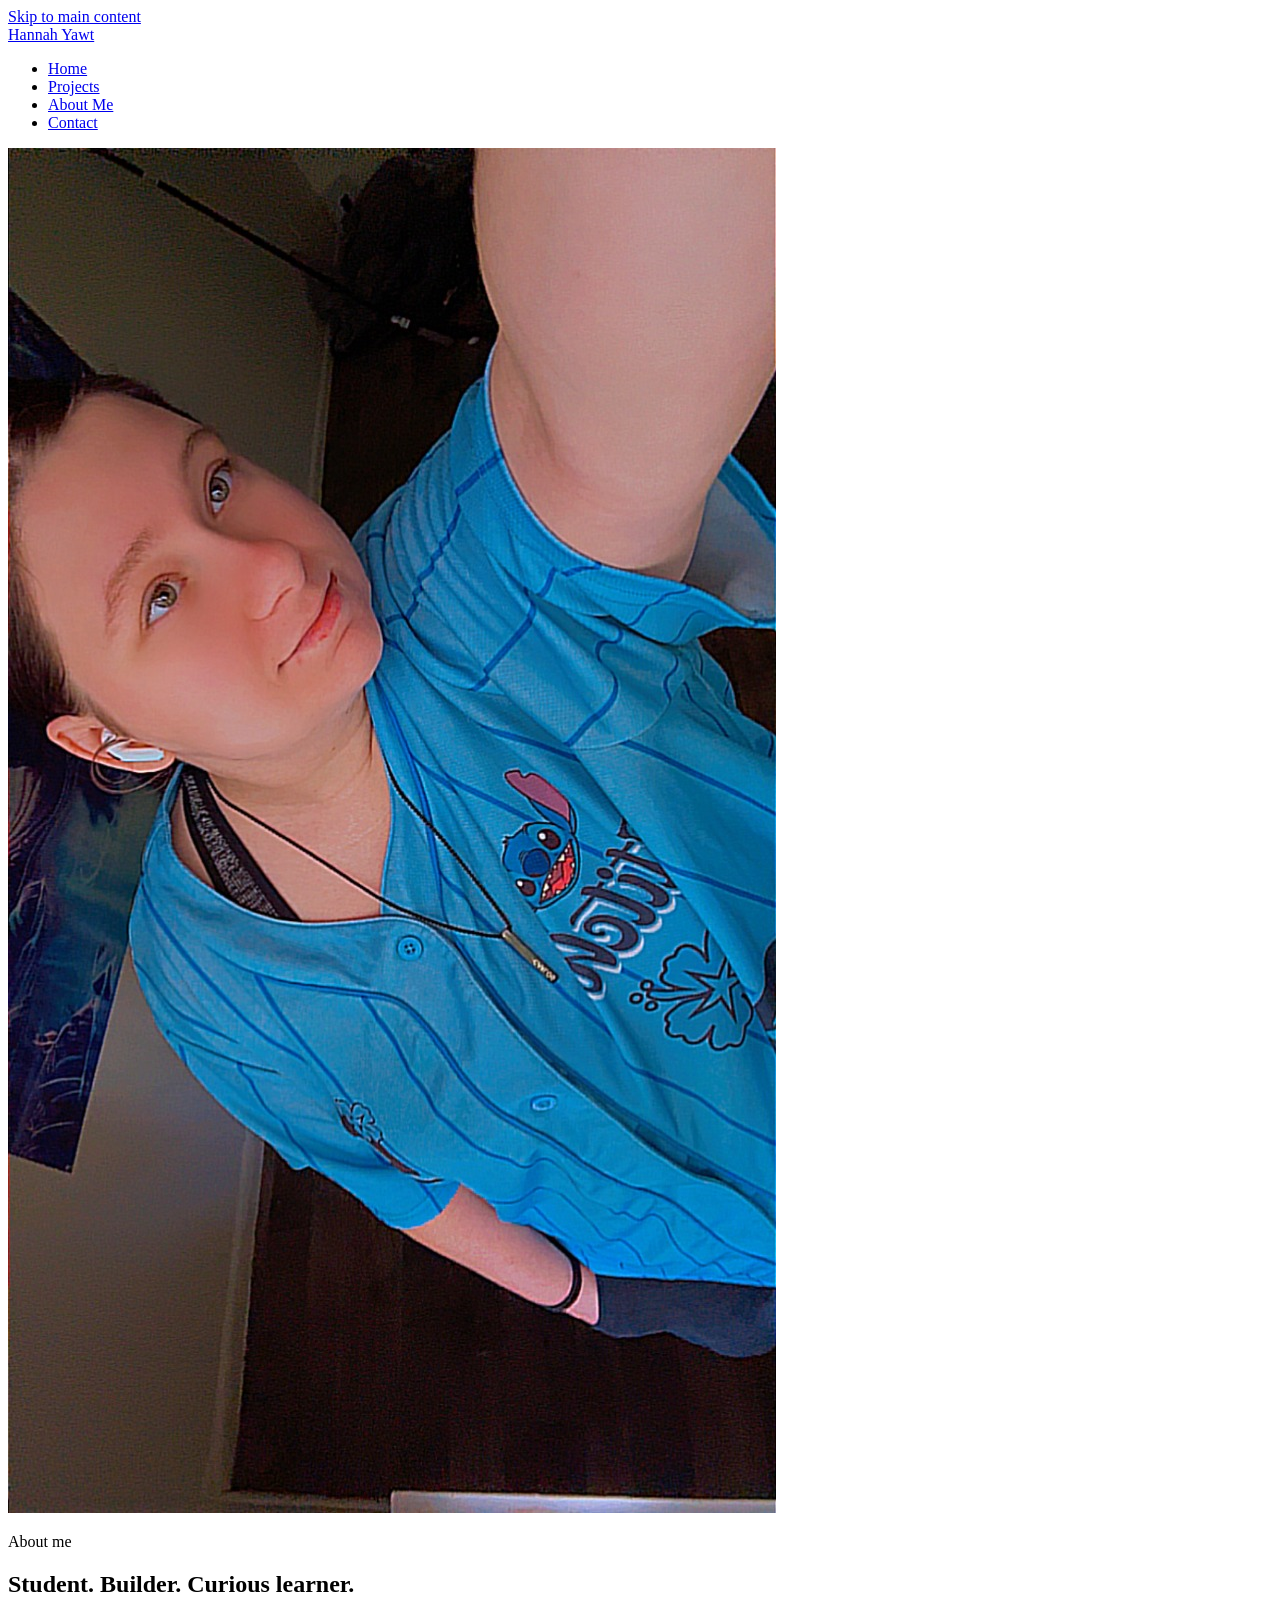
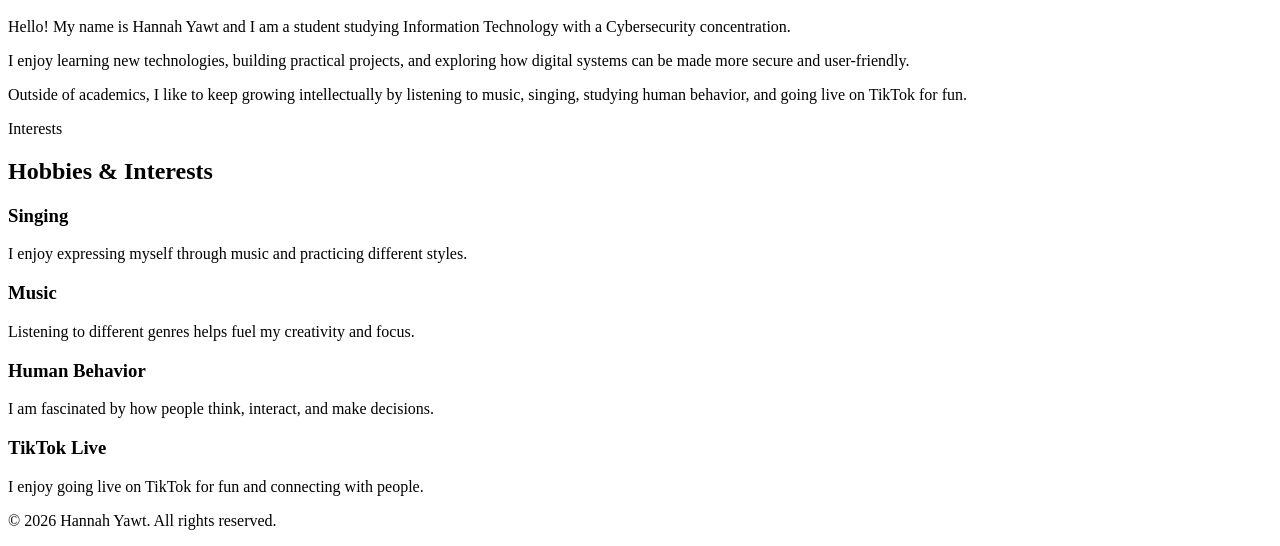
==== commit 681619a4: "Add TikTok livestreaming to interests" ====
--- a/about.html
+++ b/about.html
@@ -32,7 +32,7 @@
         <h1 id="page-title">Student. Builder. Curious learner.</h1>
         <p>Hello! My name is Hannah Yawt and I am a student studying Information Technology with a Cybersecurity concentration.</p>
         <p>I enjoy learning new technologies, building practical projects, and exploring how digital systems can be made more secure and user-friendly.</p>
-        <p>Outside of academics, I like to keep growing intellectually by listening to music, singing, and studying human behavior.</p>
+        <p>Outside of academics, I like to keep growing intellectually by listening to music, singing, studying human behavior, and going live on TikTok for fun.</p>
       </div>
     </section>
     <section id="hobbies" class="card interests-section" aria-labelledby="interests-title">
@@ -51,6 +51,10 @@
           <h3>Human Behavior</h3>
           <p>I am fascinated by how people think, interact, and make decisions.</p>
         </article>
+        <article class="card interest-card">
+          <h3>TikTok Live</h3>
+          <p>I enjoy going live on TikTok for fun and connecting with people.</p>
+        </article>
       </div>
     </section>
   </main>
--- a/style.css
+++ b/style.css
@@ -1,173 +1,3 @@
-:root {
-  color-scheme: dark;
-  --page-bg: #07120f;
-  --surface: #10211b;
-  --surface-raised: #172b23;
-  --text: #f2f7f4;
-  --muted: #c3d0c8;
-  --mint: #8fffc0;
-  --mint-hover: #b0ffd2;
-  --border: #527965;
-  --danger: #ffb4ab;
-  --space-1: 0.5rem;
-  --space-2: 1rem;
-  --space-3: 1.5rem;
-  --space-4: 2rem;
-  --space-5: 2.5rem;
-  --radius: 1rem;
-}
-
-* { box-sizing: border-box; }
-html { scroll-behavior: smooth; }
-body {
-  margin: 0;
-  min-height: 100vh;
-  color: var(--text);
-  background: var(--page-bg);
-  font-family: Arial, Helvetica, sans-serif;
-  font-size: 1rem;
-  line-height: 1.65;
-}
-img { display: block; max-width: 100%; }
-p { margin: 0 0 var(--space-2); }
-a { color: var(--mint); font-weight: 700; text-decoration-thickness: 0.12em; text-underline-offset: 0.2em; }
-a:hover { color: var(--mint-hover); }
-a:focus-visible, button:focus-visible, input:focus-visible, textarea:focus-visible {
-  outline: 3px solid var(--mint-hover);
-  outline-offset: 3px;
-}
-h1, h2, h3 { margin: 0 0 var(--space-2); line-height: 1.2; }
-h1, h2 { font-family: Georgia, 'Times New Roman', serif; }
-h1 { font-size: clamp(2.2rem, 5vw, 3.5rem); }
-h2 { font-size: clamp(1.5rem, 3vw, 2rem); }
-h3 { font-size: 1.25rem; }
-ul { margin: 0; padding-left: 1.3rem; }
-li { margin-bottom: var(--space-1); }
-
-.skip-link {
-  position: absolute;
-  z-index: 100;
-  top: var(--space-2);
-  left: var(--space-2);
-  padding: 0.7rem 1rem;
-  transform: translateY(-200%);
-  background: var(--mint);
-  color: #07120f;
-  border-radius: 0.4rem;
-}
-.skip-link:focus { transform: translateY(0); color: #07120f; }
-.site-header { background: var(--surface); border-bottom: 1px solid var(--border); }
-.inner {
-  max-width: 1200px;
-  margin: 0 auto;
-  padding: var(--space-2) var(--space-3);
-  display: flex;
-  justify-content: space-between;
-  align-items: center;
-  gap: var(--space-2);
-}
-.brand { color: var(--text); font-size: 1.2rem; font-weight: 800; letter-spacing: 0.08em; text-decoration: none; text-transform: uppercase; }
-.nav-list { display: flex; flex-wrap: wrap; gap: var(--space-1); margin: 0; padding: 0; list-style: none; }
-.nav-list li { margin: 0; }
-.nav-list a {
-  display: inline-block;
-  padding: 0.55rem 0.9rem;
-  border: 1px solid transparent;
-  border-radius: 999px;
-  color: var(--text);
-  text-decoration: none;
-}
-.nav-list a:hover, .nav-list a[aria-current="page"] { border-color: var(--mint); background: var(--surface-raised); color: var(--mint); }
-.page-shell { position: relative; max-width: 1200px; margin: 0 auto; padding: var(--space-5) var(--space-3) var(--space-5); }
-.card { padding: var(--space-4); background: var(--surface); border: 1px solid var(--border); border-radius: var(--radius); }
-.hero { display: grid; align-items: center; gap: var(--space-4); }
-.hero-copy { max-width: 44rem; }
-.eyebrow {
-  display: inline-block;
-  margin: 0 0 var(--space-2);
-  padding: 0.25rem 0.7rem;
-  border: 1px solid var(--border);
-  border-radius: 999px;
-  color: var(--mint);
-  font-size: 0.85rem;
-  font-weight: 700;
-  letter-spacing: 0.06em;
-  text-transform: uppercase;
-}
-.hero-actions { display: flex; flex-wrap: wrap; gap: var(--space-2); margin-top: var(--space-3); }
-.button {
-  display: inline-block;
-  padding: 0.7rem 1.1rem;
-  border: 2px solid var(--mint);
-  border-radius: 999px;
-  font: inherit;
-  font-weight: 700;
-  text-align: center;
-  text-decoration: none;
-  cursor: pointer;
-}
-.button.primary { background: var(--mint); color: #07120f; }
-.button.primary:hover { background: var(--mint-hover); border-color: var(--mint-hover); color: #07120f; }
-.button.secondary { background: transparent; color: var(--text); }
-.button.secondary:hover { background: var(--surface-raised); color: var(--mint); }
-.hero-panel, .contact-card { padding: var(--space-3); background: var(--surface-raised); border: 1px solid var(--border); border-radius: var(--radius); }
-.feature-grid, .project-grid, .interest-grid { display: grid; gap: var(--space-3); margin-top: var(--space-3); }
-.small-card { min-height: 100%; }
-.small-card a { display: inline-block; margin-top: var(--space-1); }
-.project-intro { margin-bottom: var(--space-3); }
-.project-card { display: flex; flex-direction: column; align-items: flex-start; gap: var(--space-1); }
-.project-card p { margin-bottom: 0; }
-.about-layout, .contact-layout { display: grid; align-items: center; gap: var(--space-4); }
-.about-image-wrap { overflow: hidden; border: 1px solid var(--border); border-radius: var(--radius); background: var(--surface-raised); }
-.about-image-wrap img { width: 100%; height: 100%; max-height: 34rem; object-fit: cover; }
-.interests-section { margin-top: var(--space-3); }
-.interest-grid { margin-top: var(--space-2); }
-.interest-card { background: var(--surface-raised); }
-.contact-card { margin-top: var(--space-3); }
-.contact-card ul { padding: 0; list-style: none; }
-.contact-card li { margin-bottom: var(--space-1); }
-.form-card { background: var(--surface-raised); }
-.form-field { margin: var(--space-3) 0; }
-.form-field label { display: block; margin-bottom: 0.4rem; font-weight: 700; }
-.form-field label span { color: var(--muted); font-size: 0.9rem; font-weight: 400; }
-input, textarea {
-  width: 100%;
-  padding: 0.75rem;
-  border: 2px solid var(--border);
-  border-radius: 0.45rem;
-  background: var(--page-bg);
-  color: var(--text);
-  font: inherit;
-}
-textarea { resize: vertical; }
-input[aria-invalid="true"], textarea[aria-invalid="true"] { border-color: var(--danger); }
-.field-error { margin: 0.35rem 0 0; color: var(--danger); font-weight: 700; }
-.form-status { min-height: 1.6em; margin: var(--space-2) 0 0; color: var(--text); }
-footer { padding: 0 var(--space-3) var(--space-4); color: var(--muted); text-align: center; }
-footer p { margin: 0; }
-
-@media (min-width: 768px) {
-  .hero, .about-layout, .contact-layout { grid-template-columns: 1.2fr 0.8fr; }
-  .feature-grid { grid-template-columns: repeat(3, minmax(0, 1fr)); }
-  .project-grid, .interest-grid { grid-template-columns: repeat(2, minmax(0, 1fr)); }
-}
-@media (min-width: 1100px) {
-  .project-grid, .interest-grid { grid-template-columns: repeat(3, minmax(0, 1fr)); }
-}
-@media (max-width: 767px) {
-  .inner { align-items: flex-start; flex-direction: column; }
-  .nav-list { width: 100%; }
-  .nav-list a { padding: 0.5rem 0.65rem; }
-  .page-shell { padding-top: var(--space-4); }
-  .card { padding: var(--space-3); }
-}
-@media (max-width: 480px) {
-  .page-shell { padding-right: var(--space-2); padding-left: var(--space-2); }
-  .nav-list { flex-direction: column; }
-  .nav-list a { width: 100%; }
-  .hero-actions { flex-direction: column; }
-  .button { width: 100%; }
-}
-@media (prefers-reduced-motion: reduce) {
-  *, *::before, *::after { scroll-behavior: auto !important; }
-}
+/* Interactive contact controls */
+.contact-toggle { margin-top: var(--space-2); }
+.contact-card[hidden] { display: none; }
